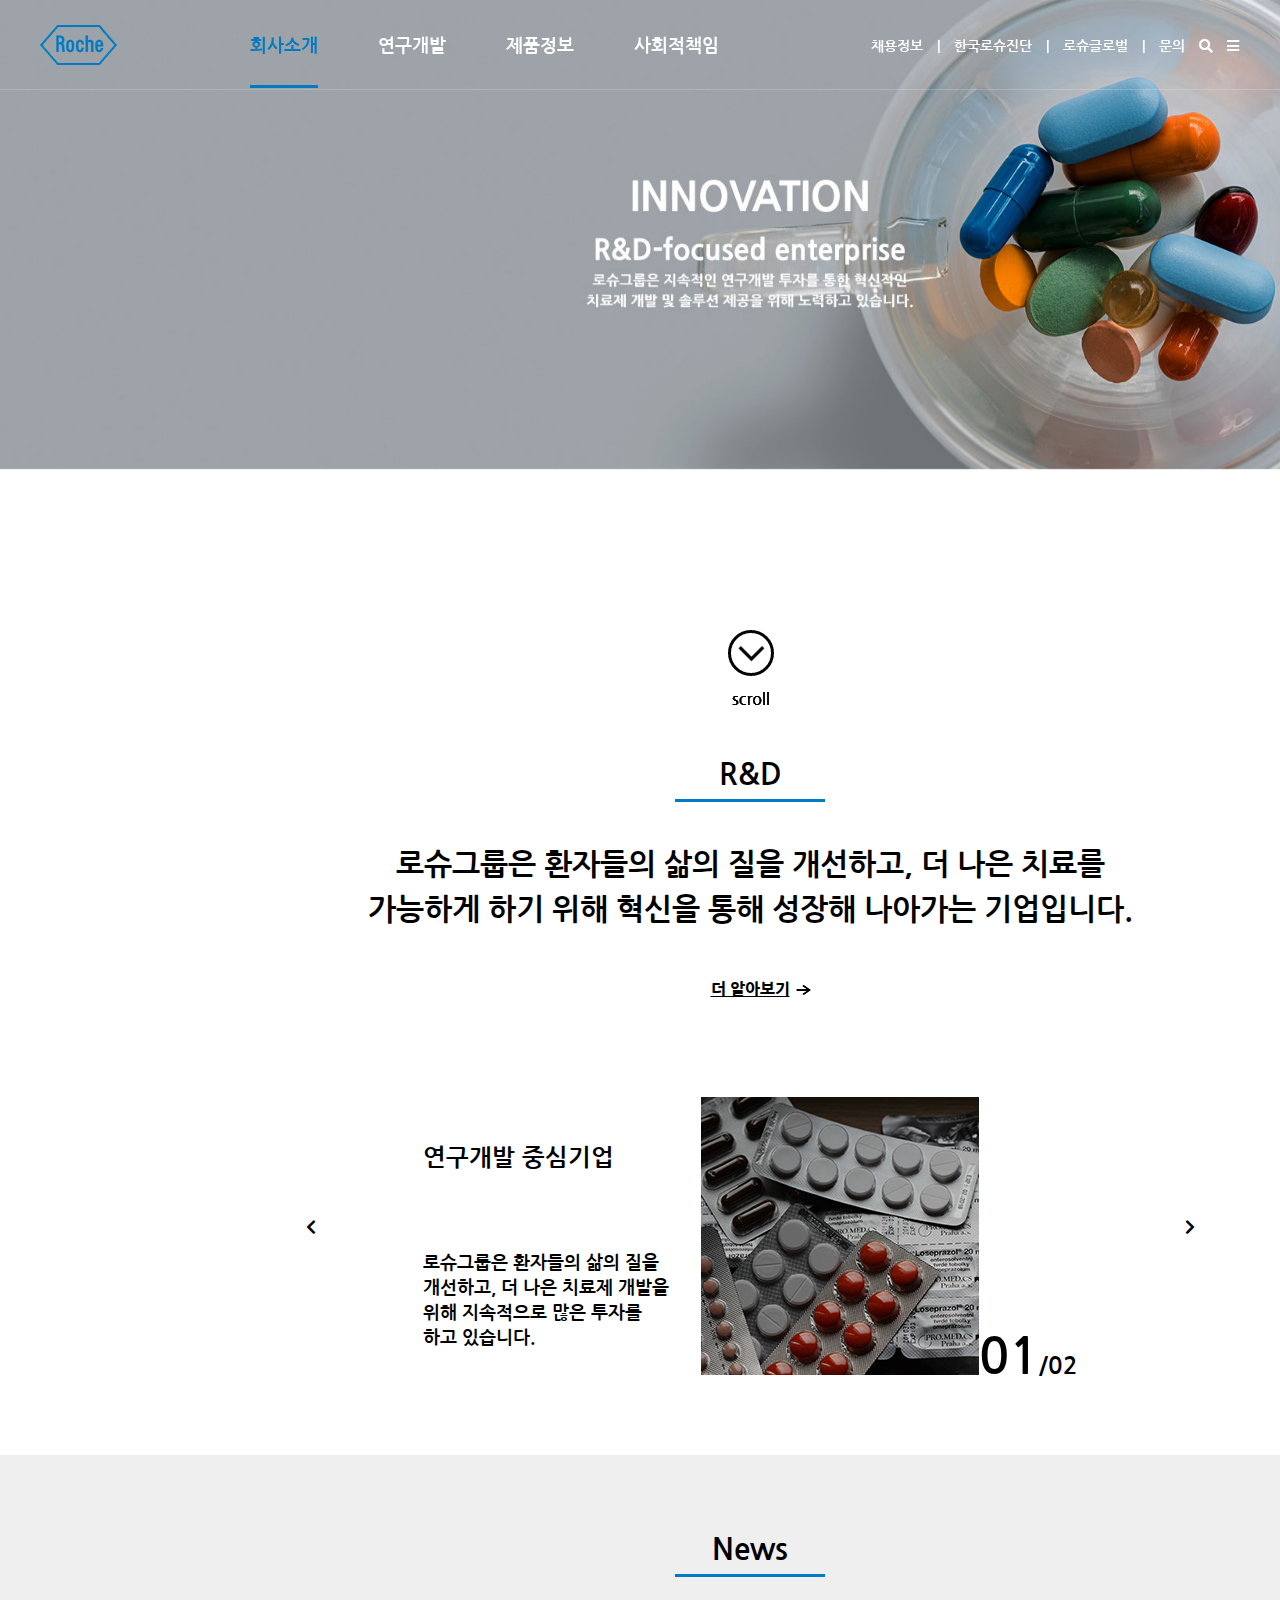
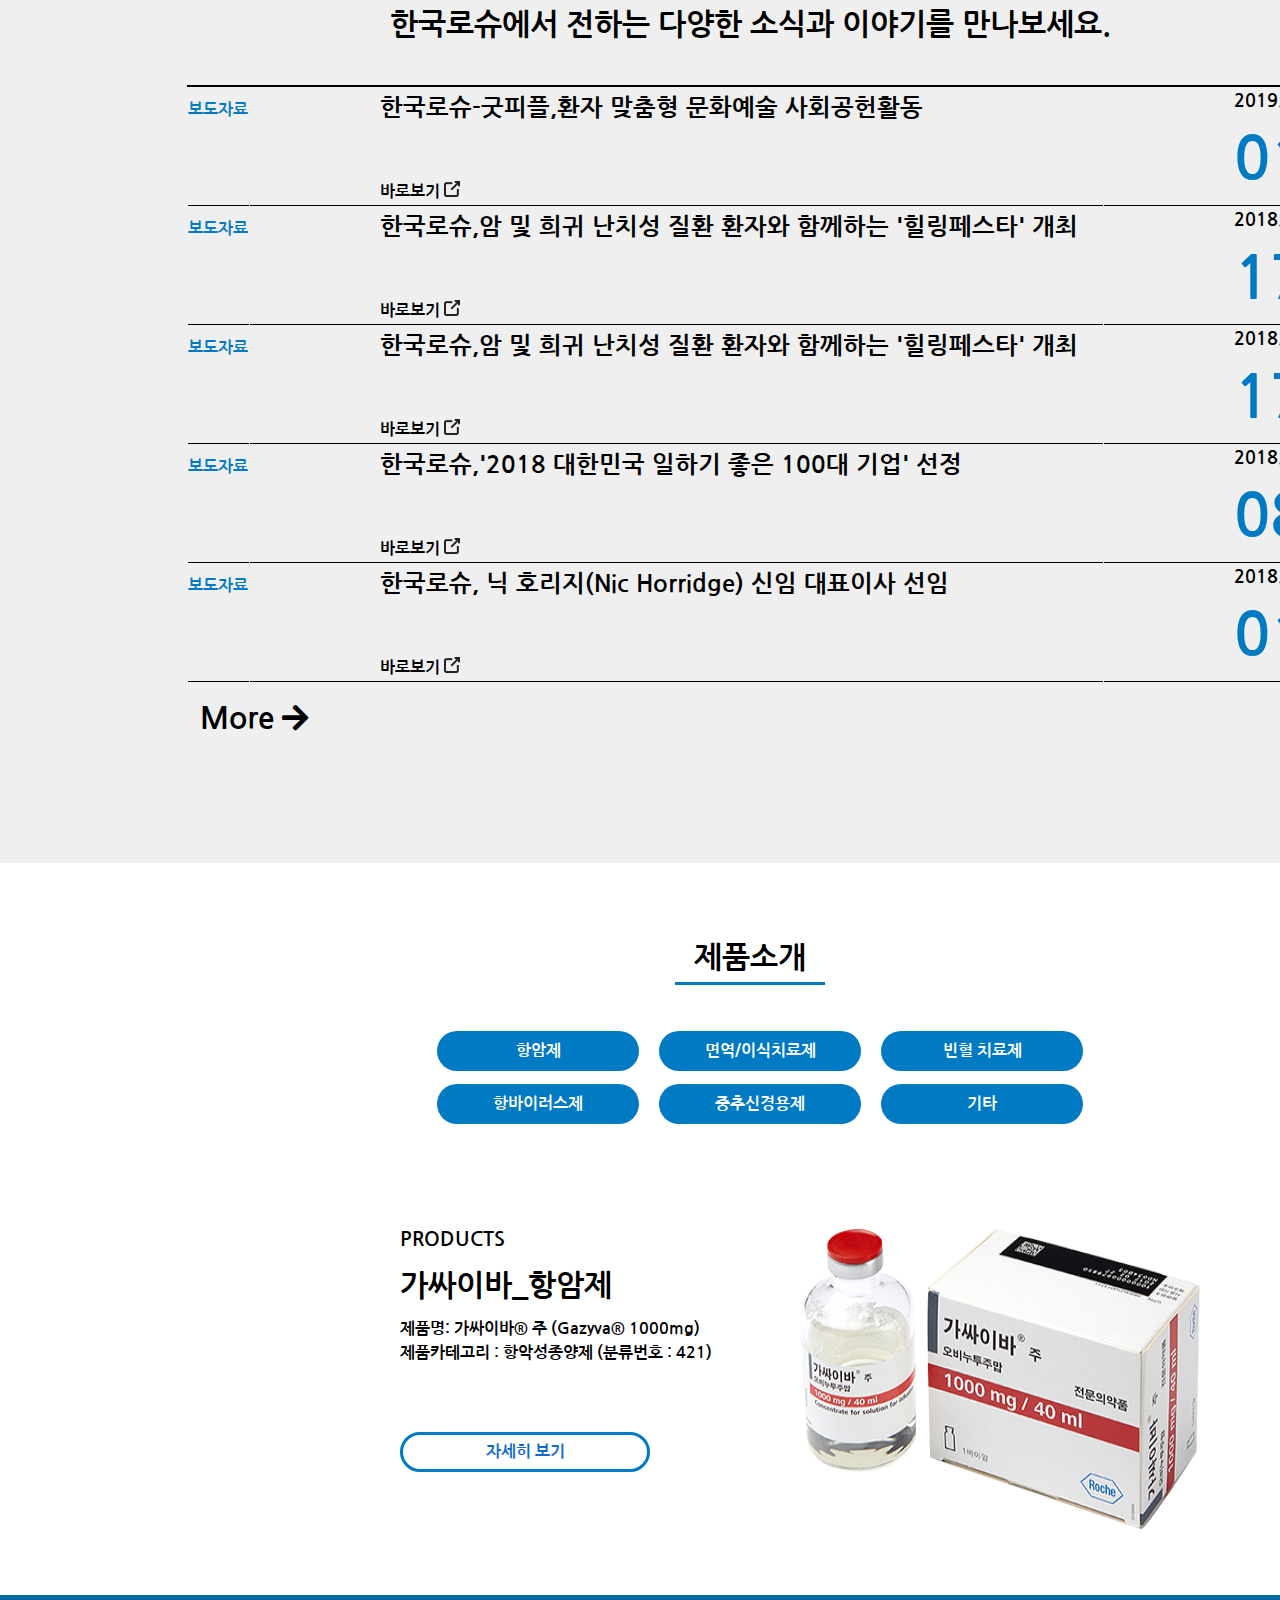
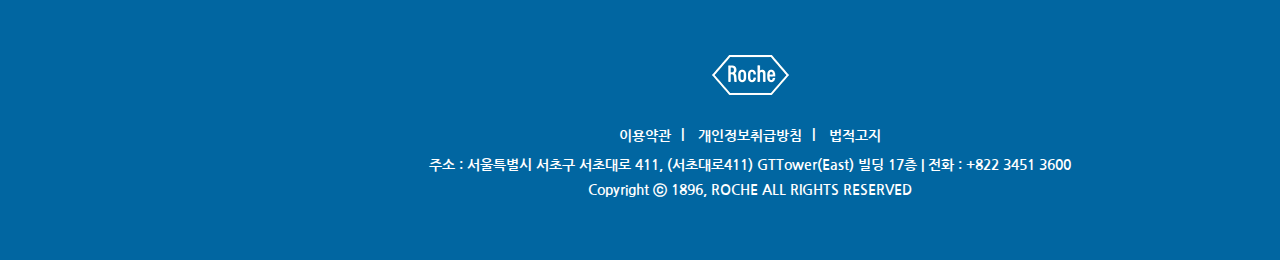
==== index.html @ a3253554 "Add files via upload" ====
<!DOCTYPE html>
<html lang="en">
<head>
    <meta charset="UTF-8">
    <meta http-equiv="X-UA-Compatible" content="IE=edge">
    <meta name="viewport" content="width=device-width, initial-scale=1.0">
    <title>한국로슈</title>
    <link rel="stylesheet" href="./style.css">
     <!--font-->
     <link href="https://fonts.googleapis.com/css2?family=Nanum+Gothic:wght@700&display=swap" rel="stylesheet">
     <!-- icon -->
     <link rel="stylesheet" href="https://cdnjs.cloudflare.com/ajax/libs/font-awesome/5.8.2/css/all.min.css"/>
     <!--swiper-->
     <link rel="stylesheet" href="https://unpkg.com/swiper/swiper-bundle.min.css" />
     <script src="https://unpkg.com/swiper/swiper-bundle.min.js"></script>

     <!--Jquery Cdn-->
    <script src="https://ajax.googleapis.com/ajax/libs/jquery/3.6.0/jquery.min.js"></script>
    <script src="./main.js"></script>

</head>
<body>
    <header>
        <nav id="Main_nav">
            <h1>
            <a href="./index.html">
                <img src="./images/logo.png" alt="logo">
            </a>
            </h1>
            <ul class="gnb">
                <li class="active">
                    <a href="./sub1.html" class="depth1">회사소개
                        <ul class="depth2">
                            <li><a href ="sub1.html">기업소개 및 연혁</a></li>
                            <li><a href ="#">기업가치</a></li>
                            <li><a href ="sub2.html">약도 및 연락처</a></li>
                            <li><a href ="#">로슈그룹</a></li>
                            <li><a href ="#">한국로슈진단</a></li>
                        </ul>
                    </a>
                </li>   
                <li>
                    <a href="#">연구개발
                        <ul class="depth2">
                            <li><a href="#">연구개발 중심기업</a></li>
                            <li><a href="#">임상연구 및 주요성과</a></li>
                        </ul>
                    </a>
                </li>     
                <li>
                    <a href="./sub3.html">제품정보
                        <ul class="depth2">
                            <li><a href ="sub3.html">항암제</a></li>
                            <li><a href ="sub3.html">면역/이식치료제</a></li>
                            <li><a href ="sub3.html">빈혈치료제</a></li>
                            <li><a href ="sub3.html">항바이러스제</a></li>
                            <li><a href ="sub3.html">중추신경용제</a></li>
                            <li><a href ="sub3.html">기타</a></li>
                        </ul>
                    </a>
                </li>     
                <li>
                    <a href="#">사회적책임
                        <ul class="depth2">
                            <li><a href = "#">윤리경영</a></li>
                            <li><a href ="#">사회공헌</a></li>
                        </ul>
                    </a>
                </li>     
            </ul>
        </nav>
        <nav id="Sub_nav">
            <ul class="gnb">                    
                    <li><a href="#">채용정보</a></li>
                    <li> | </li>
                    <li><a href="#">한국로슈진단</a></li>
                    <li> | </li>
                    <li><a href ="#">로슈글로벌</a></li>
                    <li> | </li>
                    <li><a href ="#">문의</a></li>
                    <li><a href="#"><i class="fas fa-search"></i></a></li>
                    <li><a href="#"><i class="fas fa-bars"></i></a></li>   
            </ul>
        </nav>
    </header>    
    <section id="contents">
        <div class="swiper-container">
            <!-- Additional required wrapper -->
            <div class="swiper-wrapper">
              <!-- Slides -->
              <div class="swiper-slide">
                <img src="./images/main-1.jpg" alt="main1">
              </div>
              <div class="swiper-slide">
                <img src="./images/main-2.jpg" alt="main2">
              </div>
              <div class="swiper-slide">
                <img src="./images/main-3.jpg" alt="main3">
              </div>
            </div>
            <div class="swiper">
                <button type="button" class="swiper-button-next" style="color:  #fff; ; border: none; background-color: transparent;position: absolute; transform: translateX(-400px) translateY(50%);" ></button>
                <button type="button" class="swiper-button-prev" style="color : #fff; border: none; background-color:transparent; position: absolute; transform: translateX(400px) translateY(50%);"></button>
            </div>            
        </div>
        <div class="scroll">
            <img src="./images/scroll(bk).png" alt="scroll">
        </div>
    </section>
    <section id="CompanyInfo">
        <div class="container">
            <h2>R&D</h2>
            <p>로슈그룹은 환자들의 삶의 질을 개선하고, 더 나은 치료를<br>
            가능하게 하기 위해 혁신을 통해 성장해 나아가는 기업입니다.</p>
            <strong class="under-line"><a href="#">더 알아보기<img src="./images/right-arrow-alt-regular-48.png"></strong></a>                
        <div class="BottomLayout">
            <div class="Text">
                <h3>연구개발 중심기업</h3>
                <p>로슈그룹은 환자들의 삶의 질을<br>
                    개선하고, 더 나은 치료제 개발을<br>
                    위해 지속적으로 많은 투자를 <br>
                    하고 있습니다.
                </p>
            </div>
            <img src="./images/rnd.jpg" alt="company">
            <div class="pagenumber">
                <p><span>01</span>/02</p>
            </div>
         <div class="left">
             <a href="#"><i class="fas fa-chevron-left"></i></a>
         </div>  
         <div class="right">
             <a href="#"><i class="fas fa-chevron-right"></i></a>             
         </div> 
        </div>
        </div>
    </section>
    <section id="News">
        <div class="tableWrap">
            <h2>News</h2>
            <p>한국로슈에서 전하는 다양한 소식과 이야기를 만나보세요.</p>
        <table class="container">
            <tr>
                <th scope="row">보도자료</th>
                <td style="font-size: 24px;">한국로슈-굿피플,환자 맞춤형 문화예술 사회공헌활동<br>
                 <a href="#">바로보기
                  <img src="./images/exit-top-right.png" alt="exit">
                 </a>
                 </td>
                 <td style="font-size: 18px;">2019.04<br>
                 <span class = "count">01</span>
                </td>
            </tr>
            <tr>
                <th scope="row">보도자료</th>
                <td style="font-size: 24px;">한국로슈,암 및 희귀 난치성 질환 환자와 함께하는 '힐링페스타' 개최<br>
                 <a href="#">바로보기
                  <img src="./images/exit-top-right.png" alt="exit">
                 </a>
                 </td>
                 <td style="font-size: 18px;">2018.12<br>
                 <span class = "count">17</span>
                </td>
            </tr>
              <tr>
                <th scope="row">보도자료</th>
                <td style="font-size: 24px;">한국로슈,암 및 희귀 난치성 질환 환자와 함께하는 '힐링페스타' 개최<br>
                 <a href="#">바로보기
                  <img src="./images/exit-top-right.png" alt="exit">
                 </a>
                 </td>
                 <td style="font-size: 18px;">2018.12<br>
                 <span class = "count">17</span>
                </td>
            </tr>
            <tr>
                <th scope="row">보도자료</th>
                <td style="font-size: 24px;">한국로슈,'2018 대한민국 일하기 좋은 100대 기업' 선정<br>
                 <a href="#">바로보기
                  <img src="./images/exit-top-right.png" alt="exit">
                 </a>
                 </td>
                 <td style="font-size: 18px;">2018.11<br>
                 <span class = "count">08</span>
                </td>
            </tr>
            <tr>
                <th scope="row">보도자료</th>
                <td style="font-size: 24px;" >한국로슈, 닉 호리지(Nic Horridge) 신임 대표이사 선임<br>
                 <a href="#">바로보기
                  <img src="./images/exit-top-right.png" alt="exit">
                 </a>
                 </td>
                 <td style="font-size: 18px;">2018.10<br>
                 <span class = "count">01</span>
                </td>
            </tr>
        </table>
          <div class="BottomIcon">
              <div class="left_icon">
                 <a href="#"><p>More    <i class="fas fa-arrow-right"></i></p></a>                          
              </div>
          </div>
        </div>
        </div>
    </section>
    <section id="Product">
        <div class="wrapper">
            <h2>제품소개</h2>
        <ul class="productList">
            <li>항암제</li>
            <li>면역/이식치료제</li>
            <li>빈혈 치료제</li>
        </ul>  
        <ul class="productList">
            <li>항바이러스제</li>
            <li>중추신경용제</li>
            <li>기타</li>
        </ul>
        <div class="BottomProductInfo">
            <div class="LeftSideInfo">
                <h3>PRODUCTS</h3>
                <h4>가싸이바_항암제<br>
                <p>제품명: 가싸이바® 주 (Gazyva® 1000mg)<br>
                   제품카테고리 : 항악성종양제 (분류번호 : 421)<br>
                </p>                
             <div class="btn"><a href="./sub4.html">자세히 보기</a></div>   
            </div>
            <div class="RightSideInfo">
                <img src="./images/medicine-1.png" alt="medicine-1">
            </div>
        </div>
        </div>
    </section>
    <footer>
        <div class="container">
          <p class="logo"><a href=""><img src="images/logo-w.png" alt=""></a></p>
          <ul class="footerMenu">
            <li><a href="#">이용약관</a><span>|</span></li>
            <li><a href="#">개인정보취급방침</a><span>|</span></li>
            <li><a href="#">법적고지</a></li>
          </ul>
          <p class="address">주소 : 서울특별시 서초구 서초대로 411, (서초대로411) GTTower(East) 빌딩 17층  | 전화 : +822 3451 3600</p>
          <p class="copy">Copyright ⓒ 1896, ROCHE ALL RIGHTS RESERVED</p>
        </div><!-- end container -->
    </footer>
</body>
</html>
---- style.css ----
*{
    margin: 0;
    padding: 0; 
    box-sizing: border-box;
}

body{
    font-family: 'Nanum Gothic', sans-serif;
    font-weight: 700;
    min-width: 1500px;
    height: 100%;
}
:root{
    --main : #007AC2;
    --sub1 : #0166A1;
    --sub2 : #EFEFEF;
}
ul{
    list-style-type: none;
}

a{
    text-decoration: none;
    color: #000;
}
h2 {
    font-size: 30px;
}
p {
    font-size: 30px;
}

header{
    position: fixed;
    min-width: 1500px;
    top: 0%;
    left: calc(50% - 750px);
    margin: 0 auto;
    height: 90px;
    max-height: 90px;
    z-index: 101;
    background-color: transparent;
    border-bottom: 1px solid rgba(250,250,250,0.2);
    transition-duration:0.4s;
    transition-timing-function:ease;
}
header #main_nav {
    position: fixed;
}

.down {
    background-color: #fff;
    transition-duration:0.4s;
    transition-timing-function:ease;
    border-bottom: 1px solid rgba(0, 0, 0, 0.2);
}

.down  #Main_nav > .gnb > li > a {
    color: #000;
}
.down  #Sub_nav .gnb li a {
    color: #000;
}
.down  #Sub_nav .gnb li {
    color: #000;
}
#Main_nav h1 {
    position: absolute;
    top: 25px;
    left: 150px;
}

#Main_nav h1 img {
    width: 77px;
    height: 40px;
}

/*메인 1단계 메뉴*/

#Main_nav > .gnb > li {
    position: relative;
    top: 37px;
    left: 300px;
    z-index: 1;
    margin-left: 60px;
    float: left;
}

#Main_nav > .gnb > li.active{
    border-bottom: 3px solid var(--main);    
    padding-bottom: 30px;
}
#Main_nav > .gnb > li.active a {
    color: var(--main);
}


#Main_nav > .gnb > li > a {
    color : #fff;
    font-size: 18px;
}
#Main_nav .gnb > li:hover > .depth2 {
    color: var(--main);
    display: block;
}

/*2단계 메뉴*/
#Main_nav .gnb .depth2 {
    position: absolute;
    display: none;
    top : 50px;
    left: -70px;
    /* height : 60px; */
    text-align: center;
    background: #fff;
}
#Main_nav .gnb .depth2 li:hover {
    background: var(--main);
}
/* .gnb > .depth2 > li a:hover {
    color : #444;
    display: block;    
} */
#Main_nav .gnb .depth2 li:hover a {
    color: #fff;
}
#Main_nav .depth2 > li {
    width: 200px;    
    padding: 10px;
}

/*Sub_Menu*/

header > #Sub_nav .gnb{
    position: absolute;
    /* max-width: 400px; */
    top: 38px;
    right: 151px;    
}

#Sub_nav .gnb li {
    margin-left: 10px;
    display: inline-block;
    font-size: 14px;
    color: #fff;
}

#Sub_nav .gnb li a {
    color : #fff;
}

#Sub_nav .gnb li a:hover{
    color: var(--main);
}

/*Main_visual*/

.swiper-container {
    position: relative;
    width: 100%;
    height: 600px;
  }
.swiper-slide{
    position: absolute;
    top: 0;
    left: 0;
}
.swiper-slide img{
    position: absolute;
    width: 100%;
    object-fit: contain;
}
.swiper-button-next {
    position: absolute;
    right: 500px;
}
.scroll img {
    position: relative;
    top: 30px ;
    left: 48.5%;
}

/*Company Info*/
#CompanyInfo{
    position: relative;
    margin: 0 auto;
    width : 1500px;
    /* height: 800px; */
    /* top: 50%; */
}
#CompanyInfo .container {
    text-align: center;
}
#CompanyInfo .container > h2 {
    padding-top: 80px;
}
#CompanyInfo .container > h2::after {
    position: absolute;
    left: 45%;
    /* top: 15%; */
    margin-top: 10px;
    content: "";
    display: block;
    width: 150px;
    border-bottom: 3px solid var(--main);
}
#CompanyInfo > p {
    text-align: left;
    left: -100px;
}
#CompanyInfo .container > p {
    padding-top: 8px;
    padding-bottom: 49px;
    line-height: 1.5em;
}
#CompanyInfo .container > h2{
    font-size: 30px;
    margin-bottom: 45px;
}

strong{
    font-size : 16px;
    text-decoration: underline;
}

strong img{ 
    position: absolute;
    width: 26px;
    height: 18px;
}

.BottomLayout{
    display: flex;
    justify-content: center;
    align-items: center;
    height: 438px;
    margin-top: 20px;
}

.BottomLayout img{
    width: 278px;
    height: 278px;
    float: left;
}
.BottomLayout > .Text p {
    font-size: 18px;
}
.BottomLayout > .pagenumber {
    position: relative;
    top: 120px;
}
.BottomLayout > .pagenumber p {
    font-size: 24px;
}
.BottomLayout > .pagenumber span {
    font-size: 50px;
}
.left{
    position: absolute;
    left: 300px;
}
.left i {
    width: 21px;
    height: 35px;
}
.right {
    position: absolute;
    right: 300px;
}
.right i {
    width: 21px;
    height: 35px;
}
.Text {
    width: 278px;
    height: 278px;
    text-align: left;
    line-height: 25px;
}

.Text h3{ 
    font-size : 24px;
    padding-top: 49px;
}
.Text p{
    font-size : 16px;
    padding-top : 80px;
}

/*News Table*/

#News {
    position: relative;
    width: 1500px;
    margin: 0 auto;
    /* height: 1025px; */
    /* transform: translateY(60%); */
    text-align: center;
    background:  #efefef;
    padding-bottom: 180px;
}
#News .tableWrap{
    width: 100%;
    padding-top: 80px;
    margin: 0 auto;
}
#News .tableWrap > h2, #News .tableWrap > p {
    font-size: 30px;
    padding-bottom: 46px;
}
#News .tableWrap > h2 {
    padding-bottom: 46px;
}
.tableWrap h2::after {
    position: absolute;
    left: 45%;
    /* top: 15%; */
    margin-top: 10px;
    content: "";
    display: block;
    width: 150px;
    border-bottom: 3px solid var(--main);
}
table.container {
    width: 1127px;
    /* height: 25vh; */
    border-collapse: separate;
    border-spacing: 1px;
    text-align: center;
    line-height: 1.5;
    border-top: 2px solid #000;
    margin: 0 auto;
  }
table.container th {
    text-align: left;
    font-weight: bold;
    vertical-align: text-top;
    font-size: 16px;
    color: var(--main);
    border-bottom: 1px solid #000;
    padding-top: 10px;
  }
  
table.container td {
    /* width: 600px; */
    border-bottom: 1px solid #000;;
    /* margin-left: 135px; */
    text-align: left;
    padding-left: 130px;
 }
 table.container td a {
     color: #000;
     font-size: 16px;
     float: left;
     padding-top: 54px;
 }
 table.container td img{
     width: 16px;
     height: 16px;
     color: #000;
     /* background-color: black; */
 }

table .count{
    color: var(--main) ;
    font-size: 60px;
}

.BottomIcon {
    position: absolute;    
    left: 200px;
    margin-top: 20px;
}
.BottomIcon .left-icon p {
    position: relative;
    font-size: 25px;   
    display: inline; 
    text-decoration: none;
}
.BottomIcon .left-icon p a {
    text-decoration: none;
}

/*Product*/
#Product {
    position: relative;
    width: 1500px;
    margin: 0 auto;
    text-align: center;
    padding-bottom: 180px;
    box-sizing: border-box;    
}
#Product .wrapper {
    width: 1500px;
    padding-top: 80px;
    margin: 0 auto;
    margin-bottom: 80px;
}
#Product .wrapper h2{
    font-size: 30px;
    padding-bottom: 46px;
    text-align: center;
}

#Product .wrapper h2::after {
    position: absolute;
    left: 45%;
    margin-top: 10px;
    content: "";
    display: block;
    width: 150px;
    border-bottom: 3px solid var(--main);
}
.productList {
    display: flex;
    justify-content: center;
    align-items: center;
    flex-wrap: wrap;
    margin-top : 13px;
}
.productList li{
    width: 202px;
    height: 40px;
    padding-top : 12px;
    padding-bottom: 14px;
    display: block;
    margin-left: 20px;
    border-radius: 20px;
    text-align: center;
    background-color: var(--main);
    color :#fff;
}
.productList li:hover{
    background-color: #fff;
    color: var(--main);
    border: 2px solid var(--main);
}
.BottomProductInfo{
    margin-top: 105px;
    padding-bottom: 106px;
}
.BottomProductInfo .LeftSideInfo{
    width: 50%;
    float: left;
}
.BottomProductInfo .LeftSideInfo h3{
    font-size: 20px;
    padding-bottom: 22px;
    text-align: left;
    margin-left: 400px;
}
.BottomProductInfo .LeftSideInfo h4{
    text-align: left;
    font-size: 30px;
    padding-bottom: 24px;
    margin-left: 400px;
}
.BottomProductInfo .LeftSideInfo p{
    margin-top: 17px;
    font-size: 16px;
    line-height: 1.5em;
}

.BottomProductInfo .LeftSideInfo .btn {
    display: block;
    text-align: center;
    border: 3px solid var(--main);
    padding-top: 9px;
    padding-bottom: 10px;
    border-radius: 50px;
    width: 250px;
    height: 40px;
    font-size: 16px;
    margin-top: 67px;
}
.BottomProductInfo .LeftSideInfo .btn a {
    color: #1269CD;
}
.BottomProductInfo .LeftSideInfo .btn:hover {
    background-color: #1269CD;
    color: #fff;
}
.BottomProductInfo .LeftSideInfo .btn:hover a {
    color: #fff;
}

.BottomProductInfo .RightSideInfo{
    width: 50%;
    float: right;
}

.BottomProductInfo .RightSideInfo img{
    width: 400px;
    height: 300px;
    margin-right: 250px;
}

/* footer */
footer {
    font-size: 14px;
    /* font-size: 0.87em; */
    background: #0166A1;
    color: #fff;
    padding-top: 60px;
    text-align: center;
    /* font-weight: bold;  */
    padding-bottom: 60px;
  }  

  /* .logo {
    font-size: 40px;
  } */
  .footerMenu > li {
    display: inline-block;
    margin-bottom: 10px;
    margin-top: 10px;
  }  
  .footerMenu > li > a {
    color: #fff;
  }  
  footer  .footerMenu span,  
  footer  .address span {
    margin-left: 10px;
    margin-right: 10px;
    /* font-size: 10px; */
    display: inline-block;
    transform: translateY(-2px); 
    /* font-weight: bold; */
  }  
    footer .address {
    margin-bottom: 5px;
    font-size: 14px;
    color: #fff;
    line-height: 1.5rem;
  }
  
  footer .copy {
    color: #fff;
    font-size: 14px;
  }
  footer .logo {
      margin-bottom: 20px;
  }
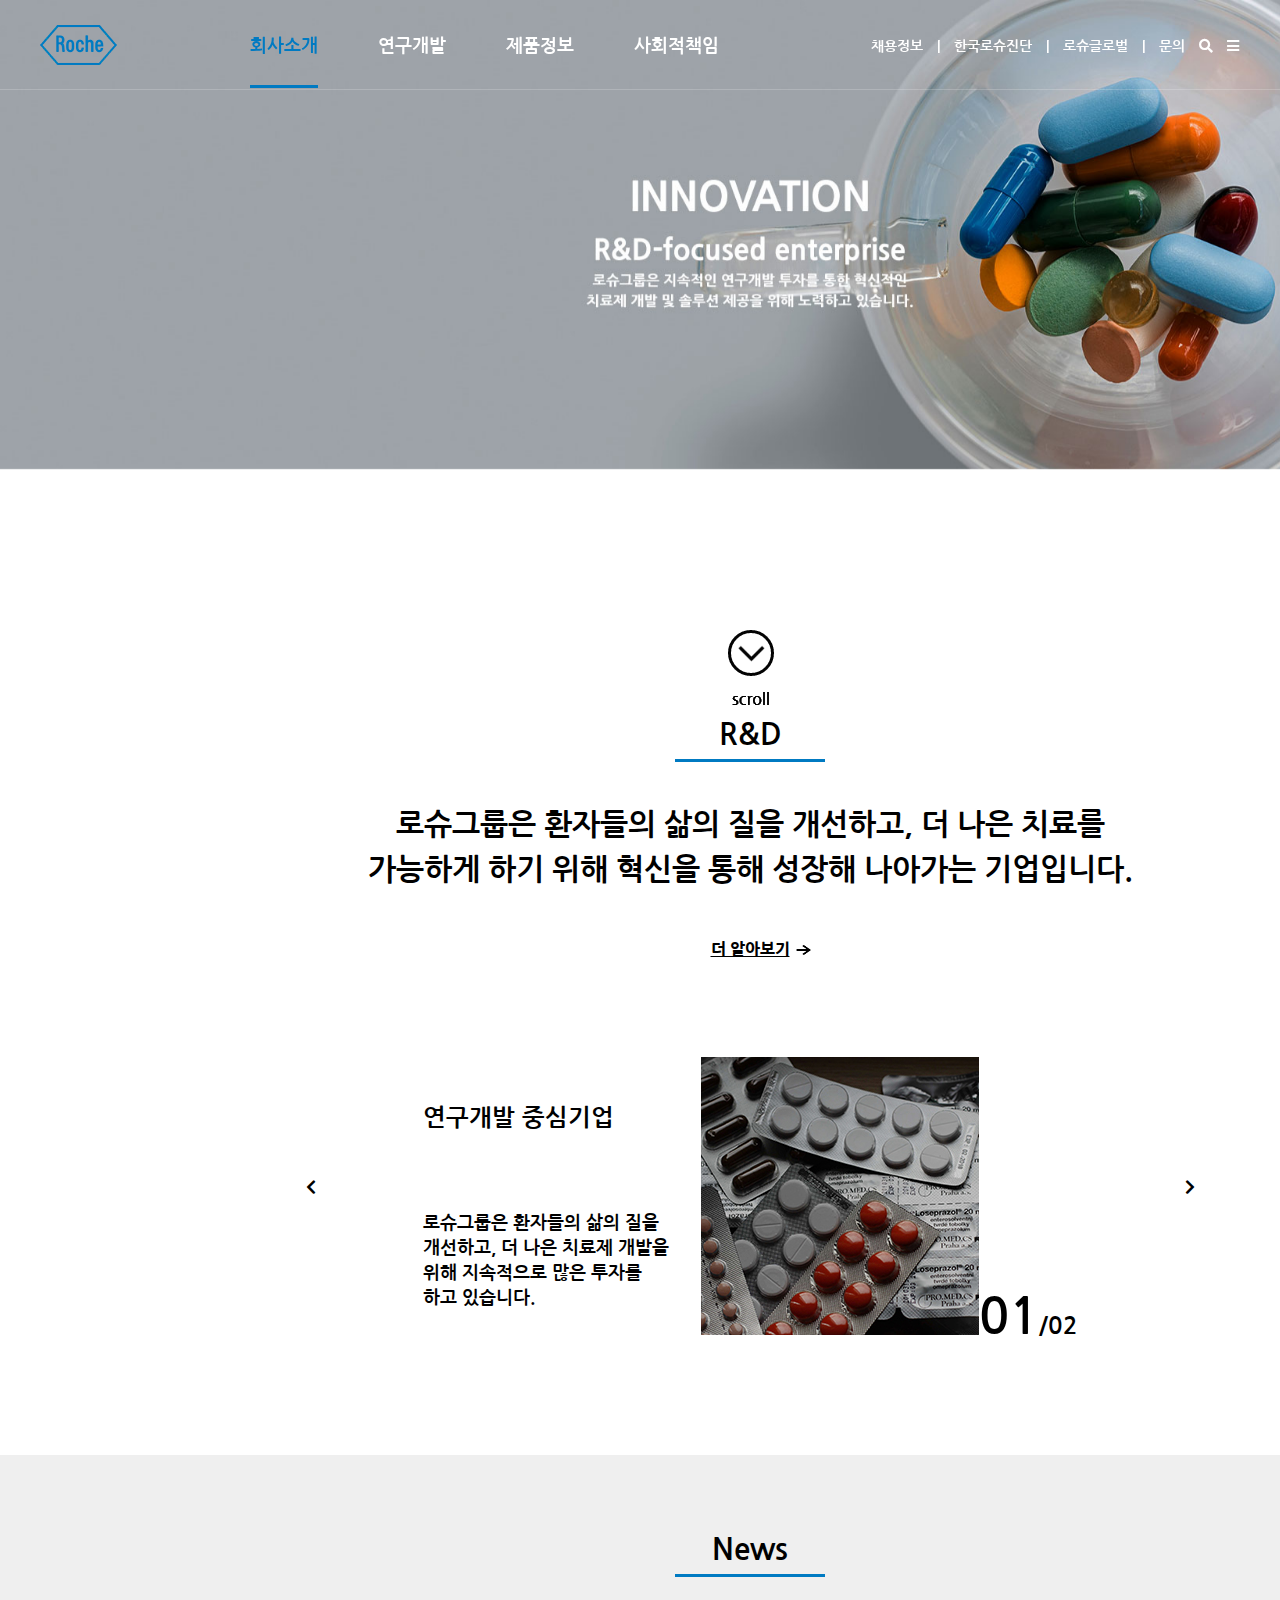
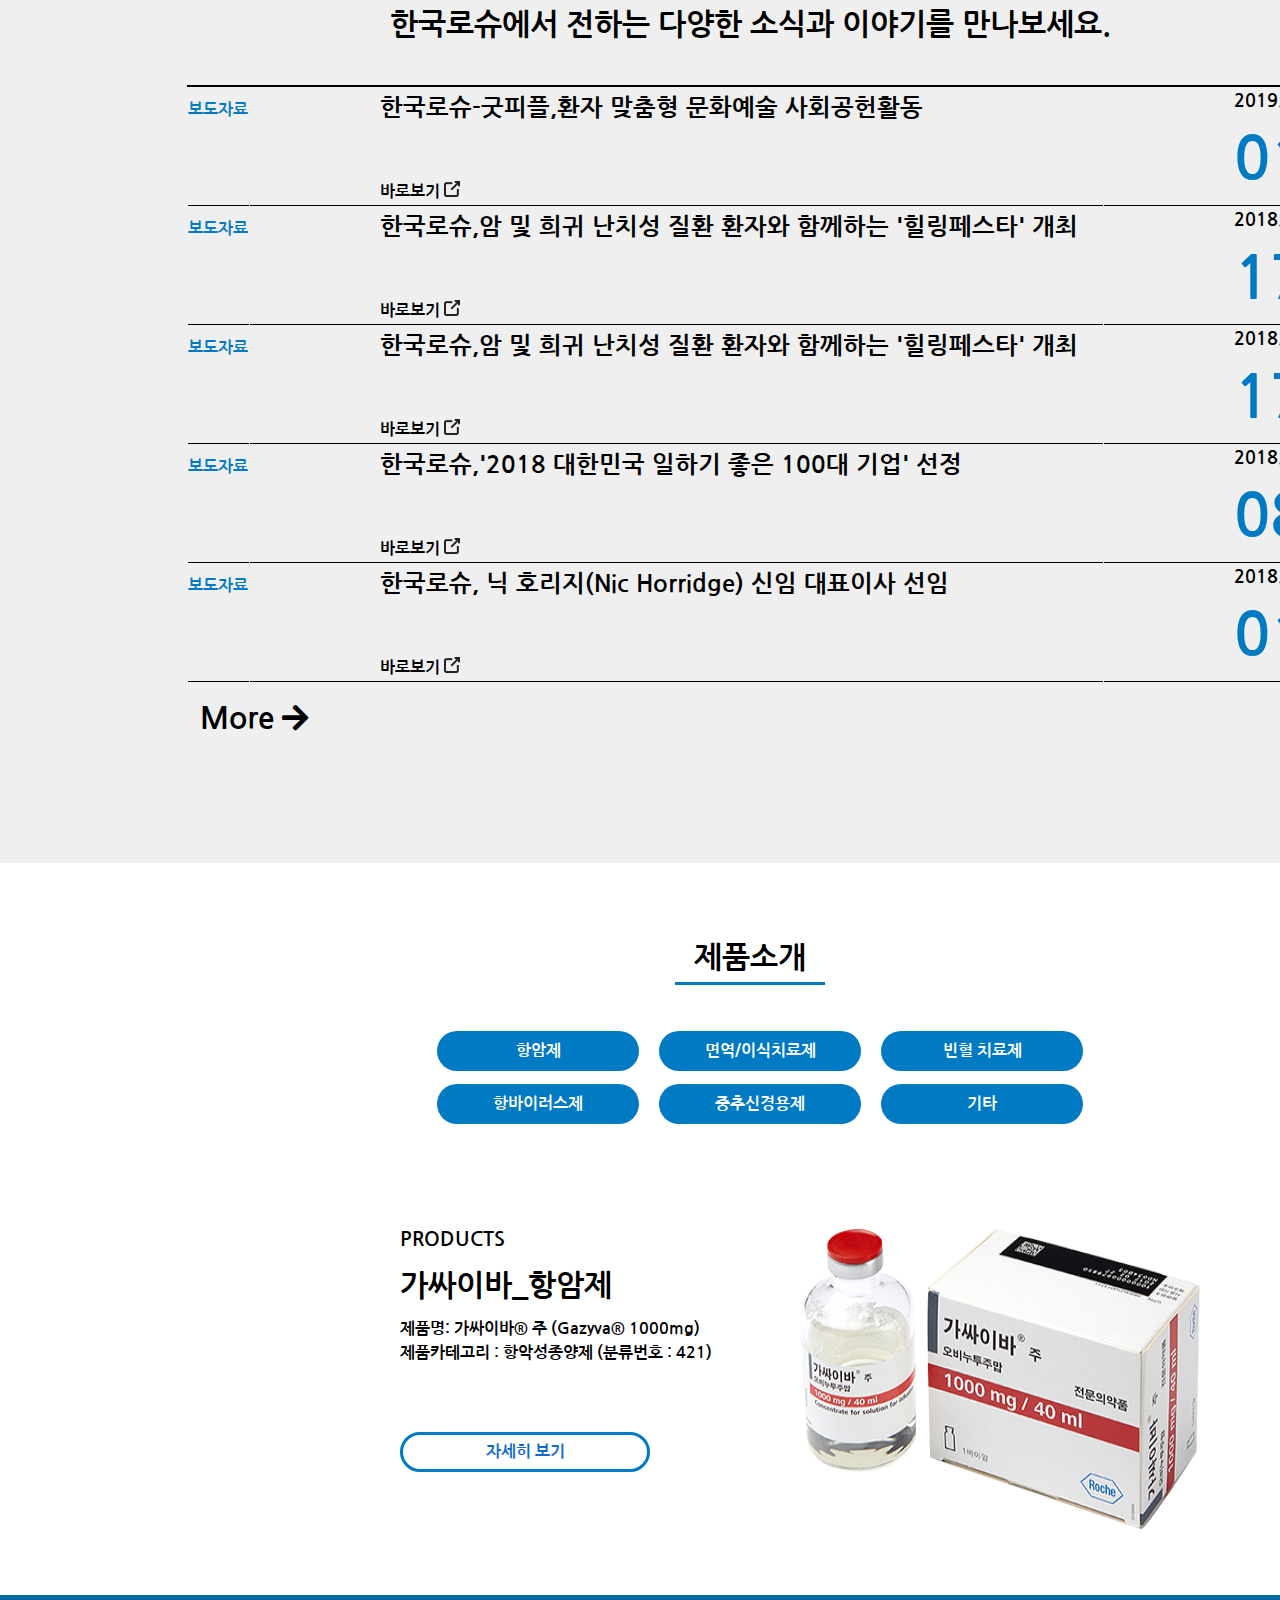
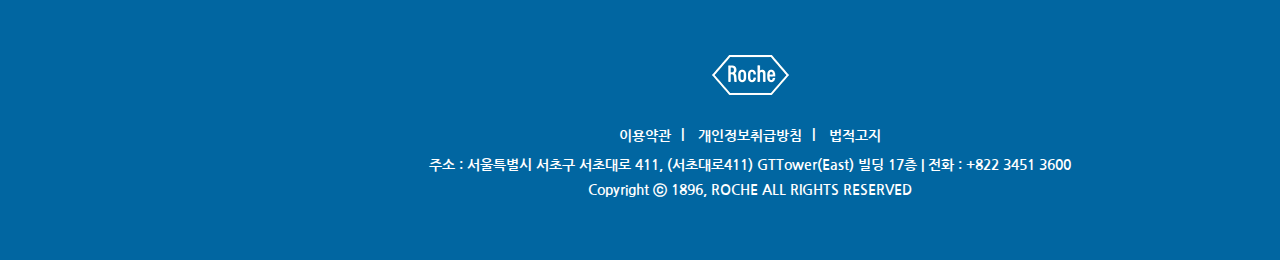
==== commit 2d5566fc: "Add files via upload" ====
--- a/index.html
+++ b/index.html
@@ -113,7 +113,7 @@
             <p>로슈그룹은 환자들의 삶의 질을 개선하고, 더 나은 치료를<br>
             가능하게 하기 위해 혁신을 통해 성장해 나아가는 기업입니다.</p>
             <strong class="under-line"><a href="#">더 알아보기<img src="./images/right-arrow-alt-regular-48.png"></strong></a>                
-        <div class="BottomLayout">
+        <div class="BottomLayout" id="bl_1">
             <div class="Text">
                 <h3>연구개발 중심기업</h3>
                 <p>로슈그룹은 환자들의 삶의 질을<br>
@@ -122,9 +122,28 @@
                     하고 있습니다.
                 </p>
             </div>
-            <img src="./images/rnd.jpg" alt="company">
+            <img src="./images/rnd.jpg" alt="company1">
             <div class="pagenumber">
                 <p><span>01</span>/02</p>
+            </div>
+         <div class="left">
+             <a href="#"><i class="fas fa-chevron-left"></i></a>
+         </div>  
+         <div class="right">
+             <a href="#"><i class="fas fa-chevron-right"></i></a>             
+         </div> 
+        </div>
+        <div class="BottomLayout" id="bl_2">
+            <div class="Text">
+                <h3>임상연구 및 주요성과</h3>
+                <p>임상연구란 새로운 의약품이<br>
+                    환자의 치료에 사용될 만큼 안전하고<br>
+                    효과가 있는지를 확인하기 위해 반드시 수행되어야 하는 연구결과입니다.
+                </p>
+            </div>
+            <img src="./images/rnd2.jpg" alt="company2">
+            <div class="pagenumber">
+                <p><span>02</span>/02</p>
             </div>
          <div class="left">
              <a href="#"><i class="fas fa-chevron-left"></i></a>
--- a/style.css
+++ b/style.css
@@ -185,6 +185,7 @@
     position: relative;
     margin: 0 auto;
     width : 1500px;
+    bottom: 40px;
     /* height: 800px; */
     /* top: 50%; */
 }
@@ -285,6 +286,28 @@
 .Text p{
     font-size : 16px;
     padding-top : 80px;
+}
+
+/*BottomLayout 2(=#bl_2)*/
+.container #bl_2{
+    display: none;
+    height: 55vh;
+}
+
+#bl_2 .pagenumber{
+    top: 30%;
+    left: 13%;
+}
+#bl_2 > .Text{
+    position: relative;
+    left: 27%;
+    top: 40%;
+}
+
+#bl_2 img{
+   position: relative;
+   top: -15%;
+   left: 50%;
 }
 
 /*News Table*/
